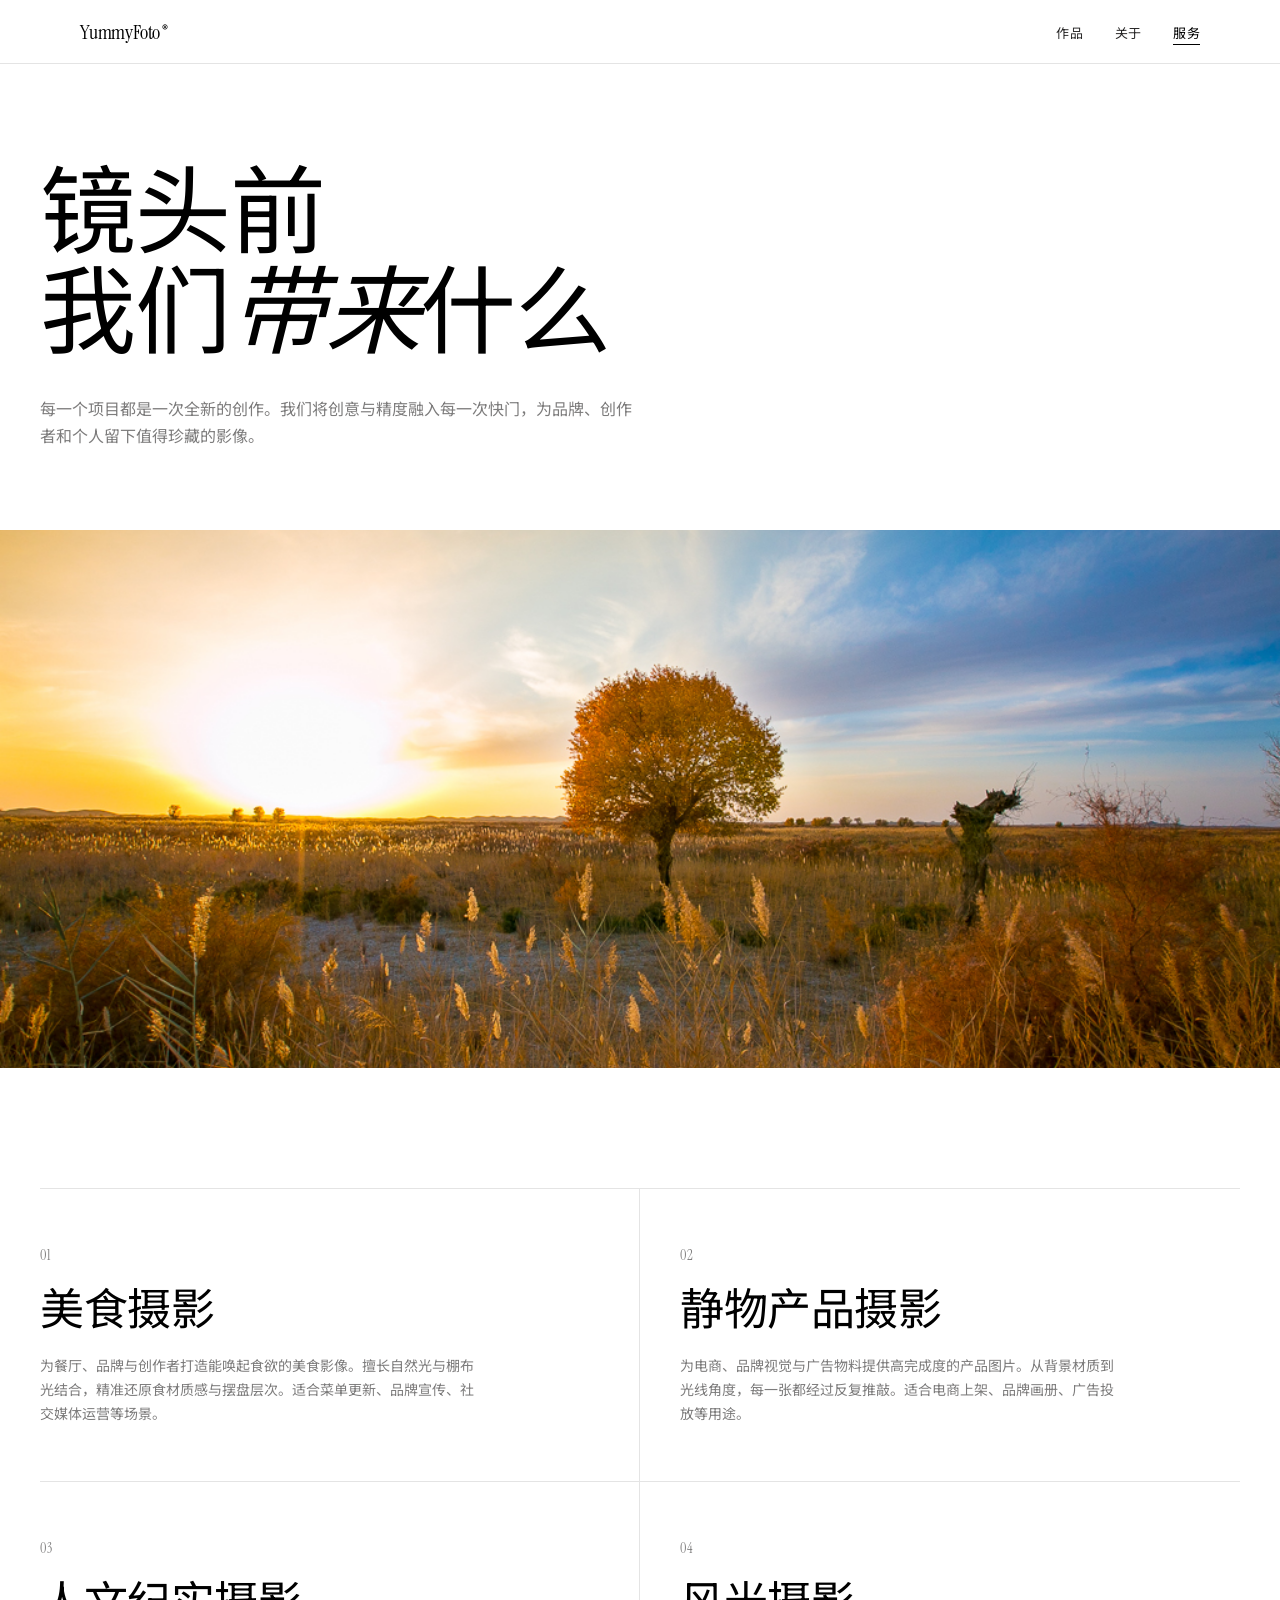
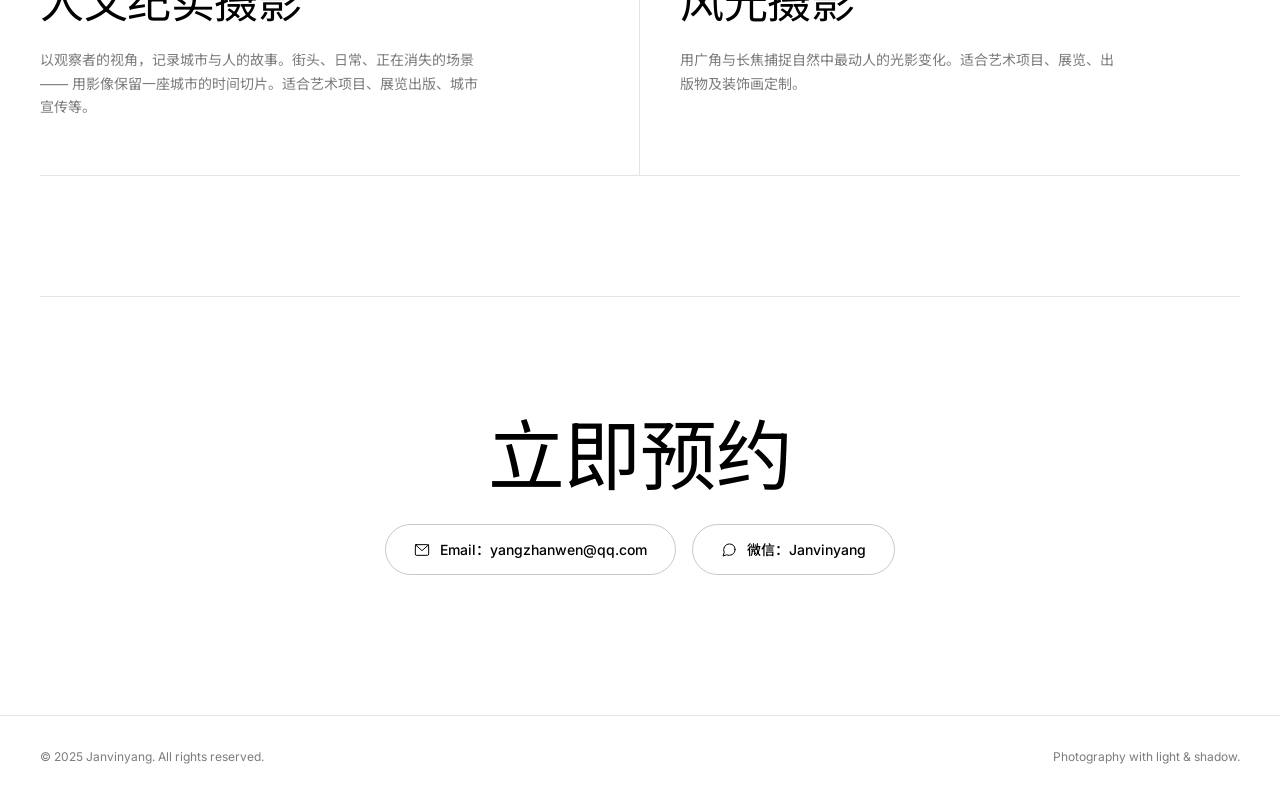
==== services.html @ 5ef78386 "v2" ====
<!DOCTYPE html>
<html lang="zh-CN">
<head>
    <meta charset="UTF-8">
    <meta name="viewport" content="width=device-width, initial-scale=1.0">
    <title>服务 | YummyFoto 杨大文</title>
    <meta name="description" content="YummyFoto 提供美食摄影、静物产品、人文纪实与风光摄影服务。了解我们的服务内容与报价。">
    <meta name="keywords" content="美食摄影服务,产品摄影,纪实摄影,风光摄影报价,YummyFoto服务">
    <link rel="preconnect" href="https://fonts.googleapis.com">
    <link rel="preconnect" href="https://fonts.gstatic.com" crossorigin>
    <link href="https://fonts.googleapis.com/css2?family=Instrument+Serif:ital@0;1&family=Inter:wght@400;500;600&family=Noto+Sans+SC:wght@300;400;500&display=swap" rel="stylesheet">
    <link rel="stylesheet" href="styles.css">
</head>
<body>

<nav>
    <div class="nav-inner">
        <a href="index.html" class="nav-logo">YummyFoto<sup>®</sup></a>
        <ul class="nav-links">
            <li><a href="index.html">作品</a></li>
            <li><a href="about.html">关于</a></li>
            <li><a href="services.html" class="active">服务</a></li>
        </ul>
        <button class="nav-menu-btn" onclick="toggleMobileMenu()" aria-label="菜单">
            <svg viewBox="0 0 24 24" fill="none" stroke-width="1.5" stroke-linecap="round">
                <line x1="4" y1="7" x2="20" y2="7"/>
                <line x1="4" y1="12" x2="20" y2="12"/>
                <line x1="4" y1="17" x2="20" y2="17"/>
            </svg>
        </button>
    </div>
</nav>

<div class="mobile-menu" id="mobileMenu">
    <a href="index.html" onclick="toggleMobileMenu()">作品</a>
    <a href="about.html" onclick="toggleMobileMenu()">关于</a>
    <a href="services.html" onclick="toggleMobileMenu()">服务</a>
</div>

<!-- Page Hero -->
<header class="page-hero">
    <div class="page-hero-inner">

        <h1 class="page-hero-heading">镜头前<br>我们<em>带来</em>什么</h1>
        <p class="page-hero-sub">
            每一个项目都是一次全新的创作。我们将创意与精度融入每一次快门，为品牌、创作者和个人留下值得珍藏的影像。
        </p>
    </div>
</header>

<img class="banner-strip" src="images/landscape/191913760.jpg" alt="草原上的羊群摄影作品">

<!-- Services Grid -->
<section class="services-section">
    <div class="services-inner">
        <div class="services-grid">
            <article class="service-card">
                <span class="service-num">01</span>
                <h3 class="service-title">美食摄影</h3>
                <p class="service-desc">
                    为餐厅、品牌与创作者打造能唤起食欲的美食影像。擅长自然光与棚布光结合，精准还原食材质感与摆盘层次。适合菜单更新、品牌宣传、社交媒体运营等场景。
                </p>
                <!--<span class="service-price">起步价 ¥800 / 组</span>
                <a href="mailto:yangzhanwen@qq.com?subject=美食摄影合作" class="service-cta">
                    联系合作
                    <svg viewBox="0 0 24 24" fill="none" stroke-width="1.5" stroke-linecap="round" stroke-linejoin="round">
                        <path d="M5 12h14M12 5l7 7-7 7"/>
                    </svg>
                </a>-->
            </article>

            <article class="service-card">
                <span class="service-num">02</span>
                <h3 class="service-title">静物产品摄影</h3>
                <p class="service-desc">
                    为电商、品牌视觉与广告物料提供高完成度的产品图片。从背景材质到光线角度，每一张都经过反复推敲。适合电商上架、品牌画册、广告投放等用途。
                </p>
                <!--<span class="service-price">起步价 ¥600 / 组</span>
                <a href="mailto:yangzhanwen@qq.com?subject=产品摄影合作" class="service-cta">
                    联系合作
                    <svg viewBox="0 0 24 24" fill="none" stroke-width="1.5" stroke-linecap="round" stroke-linejoin="round">
                        <path d="M5 12h14M12 5l7 7-7 7"/>
                    </svg>
                </a>-->
            </article>

            <article class="service-card">
                <span class="service-num">03</span>
                <h3 class="service-title">人文纪实摄影</h3>
                <p class="service-desc">
                    以观察者的视角，记录城市与人的故事。街头、日常、正在消失的场景 —— 用影像保留一座城市的时间切片。适合艺术项目、展览出版、城市宣传等。
                </p>
                <!--<span class="service-price">起步价 ¥1,200 / 天</span>
                <a href="mailto:yangzhanwen@qq.com?subject=纪实摄影合作" class="service-cta">
                    联系合作
                    <svg viewBox="0 0 24 24" fill="none" stroke-width="1.5" stroke-linecap="round" stroke-linejoin="round">
                        <path d="M5 12h14M12 5l7 7-7 7"/>
                    </svg>
                </a>-->
            </article>

            <article class="service-card">
                <span class="service-num">04</span>
                <h3 class="service-title">风光摄影</h3>
                <p class="service-desc">
                    用广角与长焦捕捉自然中最动人的光影变化。适合艺术项目、展览、出版物及装饰画定制。
                </p>
                <!--<span class="service-price">起步价 ¥1,500 / 组</span>
                <a href="mailto:yangzhanwen@qq.com?subject=风光摄影合作" class="service-cta">
                    联系合作
                    <svg viewBox="0 0 24 24" fill="none" stroke-width="1.5" stroke-linecap="round" stroke-linejoin="round">
                        <path d="M5 12h14M12 5l7 7-7 7"/>
                    </svg>
                </a>-->
            </article>
        </div>
    </div>
</section>

<!-- What's Included 
<section class="process-section">
    <div class="process-inner">
        <span class="section-label">What's Included</span>
        <h2 class="process-heading">每次拍摄<br>我们<em>交付</em>什么</h2>
        <div class="process-grid">
            <div class="process-item">
                <span class="process-num">01</span>
                <h3 class="process-title">前期筹备</h3>
                <p class="process-desc">
                    包含主题策划、风格参考、光线方案讨论。拍摄前可预约15-30分钟的免费咨询，确保双方对项目有明确预期。
                </p>
            </div>
            <div class="process-item">
                <span class="process-num">02</span>
                <h3 class="process-title">现场拍摄</h3>
                <p class="process-desc">
                    专业器材（Sony 全画幅 + 多支定焦/变焦镜头 + 灯光设备），根据题材选择自然光或棚拍布光。提供现场实时预览。
                </p>
            </div>
            <div class="process-item">
                <span class="process-num">03</span>
                <h3 class="process-title">后期精修</h3>
                <p class="process-desc">
                    每组包含10-30张精修成片（根据项目而定），涵盖调色、皮肤/质感修饰、构图优化。风格可按需定制。
                </p>
            </div>
            <div class="process-item">
                <span class="process-num">04</span>
                <h3 class="process-title">文件交付</h3>
                <p class="process-desc">
                    以高分辨率 JPG/PNG 格式通过云盘交付。可额外提供 TIFF 格式或特定尺寸裁切（用于印刷/电商等场景）。
                </p>
            </div>
        </div>
    </div>
</section>-->

<!-- Contact CTA -->
<section class="contact-section">
    <div class="contact-inner">
        <h2 class="contact-title">立即预约</h2>
       <!--  <p class="contact-desc">报价仅供参考，具体费用根据项目需求、拍摄地点和交付标准有所浮动。欢迎联系获取详细报价。</p>-->
        <div class="contact-links">
            <a href="mailto:yangzhanwen@qq.com" class="contact-link">
                <svg viewBox="0 0 24 24" fill="none" stroke="currentColor" stroke-width="1.5" stroke-linecap="round" stroke-linejoin="round">
                    <rect x="2" y="4" width="20" height="16" rx="2"/>
                    <path d="M22 4L12 13 2 4"/>
                </svg>
                Email：yangzhanwen@qq.com
            </a>
            <a href="#" class="contact-link">
                <svg viewBox="0 0 24 24" fill="none" stroke="currentColor" stroke-width="1.5" stroke-linecap="round" stroke-linejoin="round">
                    <path d="M21 11.5a8.38 8.38 0 01-.9 3.8 8.5 8.5 0 01-7.6 4.7 8.38 8.38 0 01-3.8-.9L3 21l1.9-5.7a8.38 8.38 0 01-.9-3.8 8.5 8.5 0 014.7-7.6 8.38 8.38 0 013.8-.9h.5a8.48 8.48 0 018 8v.5z"/>
                </svg>
                微信：Janvinyang
            </a>
        </div>
    </div>
</section>

<footer>
    <div class="footer-inner">
        <p>© 2025 Janvinyang. All rights reserved.</p>
        <p>Photography with light &amp; shadow.</p>
    </div>
</footer>

<script>
    function toggleMobileMenu() {
        document.getElementById('mobileMenu').classList.toggle('active');
    }
</script>

</body>
</html>
---- styles.css ----
/* ---------- Design Tokens ---------- */
*, *::before, *::after {
    margin: 0;
    padding: 0;
    box-sizing: border-box;
}

:root {
    --color-bg: #ffffff;
    --color-text: #262525;
    --color-black: #000000;
    --color-text-secondary: #7d7c7c;
    --color-border: rgba(38, 37, 37, 0.12);
    --font-serif: 'Instrument Serif', 'Noto Sans SC', Georgia, serif;
    --font-primary: 'Inter', 'Noto Sans SC', -apple-system, BlinkMacSystemFont, 'Segoe UI', sans-serif;
    --nav-height: 64px;
    --transition-smooth: cubic-bezier(0.25, 0.1, 0.25, 1);
    --section-pad: 120px;
    --content-max: 1200px;
}

html {
    scroll-behavior: smooth;
    -webkit-font-smoothing: antialiased;
    -moz-osx-font-smoothing: grayscale;
}

body {
    font-family: var(--font-primary);
    background-color: var(--color-bg);
    color: var(--color-text);
    line-height: 1.5;
    overflow-x: hidden;
}

::selection { background: var(--color-black); color: #fff; }
img { display: block; max-width: 100%; }
a { color: inherit; text-decoration: none; }

/* ---------- Navigation ---------- */
nav {
    position: fixed;
    top: 0; left: 0; right: 0;
    z-index: 1000;
    height: var(--nav-height);
    background: rgba(255, 255, 255, 0.85);
    backdrop-filter: saturate(180%) blur(20px);
    -webkit-backdrop-filter: saturate(180%) blur(20px);
    border-bottom: 1px solid var(--color-border);
    transition: background 0.3s var(--transition-smooth);
}

.nav-inner {
    max-width: var(--content-max);
    margin: 0 auto;
    padding: 0 40px;
    height: 100%;
    display: flex;
    align-items: center;
    justify-content: space-between;
}

.nav-logo {
    font-family: var(--font-serif);
    font-size: 20px;
    font-weight: 400;
    letter-spacing: -0.01em;
    color: var(--color-black);
    text-decoration: none;
}

.nav-logo sup {
    font-family: var(--font-primary);
    font-size: 9px;
    font-weight: 500;
    margin-left: 2px;
}

.nav-links {
    display: flex;
    gap: 32px;
    list-style: none;
}

.nav-links a {
    font-size: 13px;
    font-weight: 400;
    color: var(--color-text);
    text-decoration: none;
    letter-spacing: 0.02em;
    position: relative;
    padding: 4px 0;
}

.nav-links a::after {
    content: '';
    position: absolute;
    left: 0; bottom: 0;
    width: 100%; height: 1px;
    background: var(--color-black);
    transform: scaleX(0);
    transform-origin: right;
    transition: transform 0.35s var(--transition-smooth);
}

.nav-links a:hover::after,
.nav-links a.active::after {
    transform: scaleX(1);
    transform-origin: left;
}

.nav-links a.active {
    color: var(--color-black);
}

.nav-menu-btn {
    display: none;
    background: none; border: none;
    cursor: pointer; padding: 8px;
}

.nav-menu-btn svg {
    width: 22px; height: 22px;
    stroke: var(--color-black);
}

.mobile-menu {
    display: none;
    position: fixed;
    inset: var(--nav-height) 0 0 0;
    background: var(--color-bg);
    z-index: 999;
    padding: 48px 32px;
    flex-direction: column;
    gap: 0;
}

.mobile-menu.active { display: flex; }

.mobile-menu a {
    font-family: var(--font-serif);
    font-size: 40px;
    color: var(--color-black);
    text-decoration: none;
    padding: 14px 0;
    border-bottom: 1px solid var(--color-border);
}

/* ---------- Section label ---------- */
.section-label {
    font-size: 12px;
    font-weight: 500;
    letter-spacing: 0.14em;
    text-transform: uppercase;
    color: var(--color-text-secondary);
}

.section-count {
    font-size: 12px;
    color: var(--color-text-secondary);
    letter-spacing: 0.02em;
}

.section-header {
    display: flex;
    align-items: baseline;
    justify-content: space-between;
    gap: 16px;
    flex-wrap: wrap;
    margin-bottom: 56px;
}

.works-section .section-header {
    display: none;
}

/* ---------- Hero (Home) ---------- */
.hero {
    padding: calc(var(--nav-height) + 80px) 40px 96px;
}

.hero-inner {
    max-width: var(--content-max);
    margin: 0 auto;
}

.hero-heading {
    font-family: var(--font-serif);
    font-weight: 400;
    font-size: clamp(44px, 8vw, 96px);
    line-height: 1.04;
    letter-spacing: -0.01em;
    color: var(--color-black);
    margin-bottom: 32px;
    max-width: 14em;
}

.hero-heading em { font-style: italic; }

.hero-paragraph {
    font-size: 16px;
    font-weight: 400;
    color: var(--color-text-secondary);
    max-width: 540px;
    line-height: 1.7;
}

/* ---------- Page Hero (About/Services) ---------- */
.page-hero {
    padding: calc(var(--nav-height) + 100px) 40px 80px;
}

.page-hero-inner {
    max-width: var(--content-max);
    margin: 0 auto;
}

.page-hero-label {
    font-size: 12px;
    font-weight: 500;
    letter-spacing: 0.14em;
    text-transform: uppercase;
    color: var(--color-text-secondary);
    display: block;
    margin-bottom: 24px;
}

.page-hero-heading {
    font-family: var(--font-serif);
    font-weight: 400;
    font-size: clamp(44px, 8vw, 96px);
    line-height: 1.04;
    letter-spacing: -0.01em;
    color: var(--color-black);
    max-width: 14em;
    margin-bottom: 32px;
}

.page-hero-heading em { font-style: italic; }

.page-hero-sub {
    font-size: 16px;
    font-weight: 400;
    color: var(--color-text-secondary);
    max-width: 600px;
    line-height: 1.7;
}

/* ---------- Banner Strip (full-width image) ---------- */
.banner-strip {
    display: block;
    width: 100vw;
    height: clamp(280px, 42vw, 560px);
    object-fit: cover;
    margin: 0 0 var(--section-pad);
    margin-left: calc(-50vw + 50%);
}

/* ---------- About Section (Home) ---------- */
.about-section {
    padding: 0 40px var(--section-pad);
}

.about-inner {
    max-width: var(--content-max);
    margin: 0 auto;
}

.about-heading {
    font-family: var(--font-serif);
    font-weight: 400;
    font-size: clamp(36px, 5.5vw, 72px);
    line-height: 1.08;
    letter-spacing: -0.01em;
    color: var(--color-black);
    margin-bottom: 48px;
}

.about-heading em { font-style: italic; }

.about-body {
    display: grid;
    grid-template-columns: 1fr 1fr;
    gap: 64px 80px;
}

.about-body p {
    font-size: 15px;
    color: var(--color-text-secondary);
    line-height: 1.8;
}

.about-body p + p { margin-top: 16px; }

/* ---------- About Page Story ---------- */
.story-section {
    padding: 0 40px var(--section-pad);
}

.story-inner {
    max-width: var(--content-max);
    margin: 0 auto;
}

.story-text {
    display: grid;
    grid-template-columns: 1fr 1fr;
    gap: 64px 80px;
    margin-top: 48px;
}

.story-text p {
    font-size: 16px;
    color: var(--color-text-secondary);
    line-height: 1.8;
}

.story-text p + p { margin-top: 20px; }

/* ---------- Process/Team ---------- */
.process-section {
    padding: 0 40px var(--section-pad);
    border-top: 1px solid var(--color-border);
}

.process-inner {
    max-width: var(--content-max);
    margin: 0 auto;
    padding-top: var(--section-pad);
}

.process-heading {
    font-family: var(--font-serif);
    font-weight: 400;
    font-size: clamp(36px, 5.5vw, 64px);
    line-height: 1.08;
    letter-spacing: -0.01em;
    color: var(--color-black);
    margin-bottom: 64px;
}

.process-grid {
    display: grid;
    grid-template-columns: repeat(2, 1fr);
    gap: 0;
    border-top: 1px solid var(--color-border);
}

.process-item {
    padding: 56px 0;
    border-bottom: 1px solid var(--color-border);
    display: flex;
    flex-direction: column;
    gap: 16px;
    transition: background 0.35s var(--transition-smooth);
}

.process-grid > .process-item:nth-child(odd) {
    padding-right: 40px;
    border-right: 1px solid var(--color-border);
}

.process-grid > .process-item:nth-child(even) {
    padding-left: 40px;
}

.process-num {
    font-family: var(--font-serif);
    font-size: 14px;
    color: var(--color-text-secondary);
    letter-spacing: 0.04em;
}

.process-title {
    font-family: var(--font-serif);
    font-size: clamp(26px, 3vw, 40px);
    font-weight: 400;
    line-height: 1.1;
    color: var(--color-black);
    letter-spacing: -0.01em;
}

.process-desc {
    font-size: 14px;
    color: var(--color-text-secondary);
    line-height: 1.7;
    max-width: 440px;
}

/* ---------- Values Section (About) ---------- */
.values-section {
    padding: 0 40px var(--section-pad);
}

.values-inner {
    max-width: var(--content-max);
    margin: 0 auto;
}

.values-list {
    display: flex;
    flex-direction: column;
    border-top: 1px solid var(--color-border);
}

.value-item {
    display: flex;
    align-items: baseline;
    gap: 24px;
    padding: 32px 0;
    border-bottom: 1px solid var(--color-border);
}

.value-num {
    font-family: var(--font-serif);
    font-size: 14px;
    color: var(--color-text-secondary);
    letter-spacing: 0.04em;
    flex-shrink: 0;
    width: 40px;
}

.value-title {
    font-family: var(--font-serif);
    font-size: clamp(24px, 3vw, 36px);
    font-weight: 400;
    line-height: 1.15;
    color: var(--color-black);
    letter-spacing: -0.01em;
    flex: 1;
}

.value-desc {
    font-size: 14px;
    color: var(--color-text-secondary);
    line-height: 1.7;
    max-width: 320px;
    flex-shrink: 0;
}

/* ---------- Services ---------- */
.services-section {
    padding: 0 40px var(--section-pad);
}

.services-inner {
    max-width: var(--content-max);
    margin: 0 auto;
}

.services-heading {
    font-family: var(--font-serif);
    font-weight: 400;
    font-size: clamp(36px, 5.5vw, 72px);
    line-height: 1.08;
    letter-spacing: -0.01em;
    color: var(--color-black);
    margin-bottom: 56px;
}

.services-heading em { font-style: italic; }

.services-grid {
    display: grid;
    grid-template-columns: repeat(2, 1fr);
    gap: 0;
    border-top: 1px solid var(--color-border);
}

.service-card {
    padding: 56px 0;
    border-bottom: 1px solid var(--color-border);
    display: flex;
    flex-direction: column;
    gap: 20px;
    transition: background 0.35s var(--transition-smooth);
}

.services-grid > .service-card:nth-child(odd) {
    padding-right: 40px;
    border-right: 1px solid var(--color-border);
}

.services-grid > .service-card:nth-child(even) {
    padding-left: 40px;
}

.service-card:hover {
    background: rgba(0, 0, 0, 0.015);
}

.service-num {
    font-family: var(--font-serif);
    font-size: 14px;
    color: var(--color-text-secondary);
    letter-spacing: 0.04em;
}

.service-title {
    font-family: var(--font-serif);
    font-size: clamp(28px, 3.5vw, 44px);
    font-weight: 400;
    line-height: 1.1;
    color: var(--color-black);
    letter-spacing: -0.01em;
}

.service-desc {
    font-size: 14px;
    color: var(--color-text-secondary);
    line-height: 1.7;
    max-width: 440px;
}

.service-price {
    font-size: 13px;
    color: var(--color-text-secondary);
    letter-spacing: 0.02em;
}

.service-cta {
    display: inline-flex;
    align-items: center;
    gap: 8px;
    font-size: 13px;
    font-weight: 500;
    color: var(--color-black);
    padding: 12px 0;
    position: relative;
    width: fit-content;
    border-bottom: 1px solid var(--color-black);
    transition: gap 0.35s var(--transition-smooth);
}

.service-cta svg {
    width: 16px;
    height: 16px;
    stroke: var(--color-black);
    transition: transform 0.35s var(--transition-smooth);
}

.service-cta:hover svg { transform: translateX(4px); }

/* ---------- Works ---------- */
.works-section {
    padding: 0 0 var(--section-pad);
}

.works-inner {
    max-width: none;
    margin: 0;
}

.works-section .section-header,
.works-filter {
    max-width: var(--content-max);
    margin-left: auto;
    margin-right: auto;
    padding-left: 40px;
    padding-right: 40px;
}

.works-filter {
    display: flex;
    gap: 24px;
    flex-wrap: wrap;
    margin-bottom: 48px;
    padding-bottom: 20px;
    border-bottom: 1px solid var(--color-border);
}

.filter-btn {
    background: none; border: none; cursor: pointer;
    padding: 0;
    font-family: var(--font-primary);
    font-size: 13px;
    font-weight: 400;
    letter-spacing: 0.02em;
    color: var(--color-text-secondary);
    position: relative;
    transition: color 0.3s var(--transition-smooth);
}

.filter-btn:hover { color: var(--color-black); }

.filter-btn.active { color: var(--color-black); }

.filter-btn.active::after {
    content: '';
    position: absolute;
    left: 0; right: 0;
    bottom: -21px;
    height: 1px;
    background: var(--color-black);
}

.works-grid {
    overflow: hidden;
    padding: 0 40px;
}

.works-track {
    display: flex;
    gap: 24px;
    width: max-content;
    animation: works-scroll 100s linear infinite;
}

.works-grid:hover .works-track {
    animation-play-state: paused;
}

@keyframes works-scroll {
    from { transform: translateX(0); }
    to { transform: translateX(-50%); }
}

.work-card {
    text-decoration: none;
    color: inherit;
    cursor: pointer;
    display: flex;
    flex-direction: column;
    flex-shrink: 0;
    width: clamp(280px, 32vw, 480px);
}

.work-media {
    overflow: hidden;
    aspect-ratio: 4 / 5;
    background: #f2f2f0;
}

.work-media img {
    width: 100%; height: 100%;
    object-fit: cover;
    transition: transform 0.7s var(--transition-smooth);
}

.work-card:hover .work-media img { transform: scale(1.04); }

.work-meta {
    display: flex;
    align-items: baseline;
    justify-content: space-between;
    gap: 16px;
    padding-top: 16px;
}

.work-title {
    font-size: 15px;
    font-weight: 500;
    letter-spacing: -0.01em;
    color: var(--color-black);
}

.work-category {
    font-size: 12px;
    color: var(--color-text-secondary);
    flex-shrink: 0;
}

.work-arrow {
    flex-shrink: 0;
    width: 16px; height: 16px;
    stroke: var(--color-text-secondary);
    transition: transform 0.35s var(--transition-smooth), stroke 0.35s var(--transition-smooth);
}

.work-card:hover .work-arrow {
    transform: translateX(4px);
    stroke: var(--color-black);
}

.works-empty {
    flex-shrink: 0;
    text-align: center;
    color: var(--color-text-secondary);
    font-size: 14px;
    padding: 60px 40px;
}

/* ---------- Ticker ---------- */
.ticker-section {
    border-top: 1px solid var(--color-border);
    border-bottom: 1px solid var(--color-border);
    padding: 28px 0;
    overflow: hidden;
}

.ticker-track {
    display: flex;
    width: max-content;
    animation: ticker 60s linear infinite;
}

.ticker-section:hover .ticker-track { animation-play-state: paused; }

@keyframes ticker {
    from { transform: translateX(0); }
    to { transform: translateX(-50%); }
}

.ticker-item {
    display: flex;
    align-items: center;
    gap: 14px;
    padding: 0 32px;
    text-decoration: none;
    color: inherit;
}

.ticker-item + .ticker-item {
    border-left: 1px solid var(--color-border);
}

.ticker-item img {
    width: 56px; height: 44px;
    object-fit: cover;
}

.ticker-item span {
    font-size: 13px;
    color: var(--color-black);
    white-space: nowrap;
}

/* ---------- Articles ---------- */
.articles-section {
    padding: var(--section-pad) 40px;
}

.articles-inner {
    max-width: var(--content-max);
    margin: 0 auto;
}

.article-list {
    display: flex;
    flex-direction: column;
    border-top: 1px solid var(--color-border);
}

.article-item {
    display: flex;
    align-items: center;
    justify-content: space-between;
    gap: 24px;
    padding: 28px 0;
    border-bottom: 1px solid var(--color-border);
    text-decoration: none;
    color: var(--color-black);
    transition: padding-left 0.35s var(--transition-smooth);
}

.article-item:hover { padding-left: 16px; }

.article-item-title {
    font-size: 17px;
    font-weight: 500;
    letter-spacing: -0.01em;
}

.article-item-arrow {
    flex-shrink: 0;
    width: 18px; height: 18px;
    stroke: var(--color-text-secondary);
    transition: transform 0.35s var(--transition-smooth), stroke 0.35s var(--transition-smooth);
}

.article-item:hover .article-item-arrow {
    transform: translateX(4px);
    stroke: var(--color-black);
}

/* ---------- Contact ---------- */
.contact-section {
    padding: 0 40px 140px;
}

.contact-inner {
    max-width: var(--content-max);
    margin: 0 auto;
    text-align: center;
    border-top: 1px solid var(--color-border);
    padding-top: var(--section-pad);
}

.contact-title {
    font-family: var(--font-serif);
    font-weight: 400;
    font-size: clamp(40px, 6vw, 80px);
    line-height: 1.08;
    letter-spacing: -0.01em;
    color: var(--color-black);
    margin-bottom: 24px;
}

.contact-title em { font-style: italic; }

.contact-desc {
    font-size: 16px;
    color: var(--color-text-secondary);
    max-width: 540px;
    margin: 0 auto 48px;
    line-height: 1.7;
}

.contact-links {
    display: flex;
    justify-content: center;
    gap: 16px;
    flex-wrap: wrap;
}

.contact-link {
    display: inline-flex;
    align-items: center;
    gap: 10px;
    padding: 14px 28px;
    font-size: 14px;
    font-weight: 500;
    font-family: var(--font-primary);
    color: var(--color-black);
    background: transparent;
    border: 1px solid rgba(38, 37, 37, 0.25);
    border-radius: 980px;
    text-decoration: none;
    transition: all 0.3s var(--transition-smooth);
}

.contact-link:hover {
    background: var(--color-black);
    color: #fff;
    border-color: var(--color-black);
}

.contact-link svg { width: 16px; height: 16px; }

/* ---------- Footer ---------- */
footer {
    padding: 32px 40px;
    border-top: 1px solid var(--color-border);
}

.footer-inner {
    max-width: var(--content-max);
    margin: 0 auto;
    display: flex;
    align-items: center;
    justify-content: space-between;
    gap: 16px;
    flex-wrap: wrap;
}

footer p {
    font-size: 12px;
    color: var(--color-text-secondary);
}

/* ---------- Lightbox ---------- */
.lightbox {
    position: fixed;
    inset: 0;
    z-index: 2000;
    background: rgba(0, 0, 0, 0.94);
    display: none;
    align-items: center;
    justify-content: center;
    flex-direction: column;
    padding: 48px;
}

.lightbox.open { display: flex; }

.lightbox-figure {
    max-width: min(1100px, 100%);
    max-height: 78vh;
    display: flex;
    align-items: center;
    justify-content: center;
}

.lightbox-figure img {
    max-width: 100%;
    max-height: 78vh;
    object-fit: contain;
}

.lightbox-caption {
    margin-top: 20px;
    color: #fff;
    font-size: 13px;
    letter-spacing: 0.04em;
    display: flex;
    align-items: baseline;
    gap: 16px;
}

.lightbox-category { color: rgba(255, 255, 255, 0.5); }

.lightbox-close,
.lightbox-nav {
    position: absolute;
    width: 44px; height: 44px;
    display: flex;
    align-items: center;
    justify-content: center;
    background: rgba(255, 255, 255, 0.08);
    border: 1px solid rgba(255, 255, 255, 0.2);
    border-radius: 50%;
    cursor: pointer;
    transition: background 0.3s var(--transition-smooth);
}

.lightbox-close:hover,
.lightbox-nav:hover { background: rgba(255, 255, 255, 0.2); }

.lightbox-close svg,
.lightbox-nav svg { width: 18px; height: 18px; stroke: #fff; }

.lightbox-close { top: 24px; right: 24px; }
.lightbox-prev { left: 24px; top: 50%; transform: translateY(-50%); }
.lightbox-next { right: 24px; top: 50%; transform: translateY(-50%); }

/* ---------- Responsive ---------- */
@media (max-width: 768px) {
    .nav-links { display: none; }
    .nav-menu-btn { display: block; }
    .nav-inner { padding: 0 24px; }

    .hero { padding: calc(var(--nav-height) + 48px) 24px 80px; }
    .hero-heading { font-size: clamp(36px, 11vw, 56px); margin-bottom: 24px; }
    .hero-paragraph { font-size: 15px; }

    .page-hero { padding: calc(var(--nav-height) + 60px) 24px 64px; }
    .page-hero-heading { font-size: clamp(36px, 11vw, 56px); margin-bottom: 24px; }

    .about-section { padding: 0 24px 80px; }
    .about-heading { margin-bottom: 32px; font-size: clamp(32px, 9vw, 48px); }
    .about-body { grid-template-columns: 1fr; gap: 20px; }

    .story-section { padding: 0 24px 80px; }
    .story-text { grid-template-columns: 1fr; gap: 24px; }

    .process-section { padding: 0 24px 80px; }
    .process-inner { padding-top: 80px; }
    .process-heading { margin-bottom: 40px; font-size: clamp(32px, 9vw, 48px); }
    .process-grid { grid-template-columns: 1fr; }
    .process-item { padding: 40px 0; }
    .process-grid > .process-item:nth-child(odd),
    .process-grid > .process-item:nth-child(even) {
        padding-left: 0; padding-right: 0;
        border-right: none;
    }

    .values-section { padding: 0 24px 80px; }
    .value-item { flex-direction: column; gap: 8px; padding: 24px 0; }
    .value-desc { max-width: none; }

    .services-section { padding: 0 24px 80px; }
    .services-heading { margin-bottom: 40px; font-size: clamp(32px, 9vw, 48px); }
    .services-grid { grid-template-columns: 1fr; }
    .service-card { padding: 40px 0; }
    .services-grid > .service-card:nth-child(odd),
    .services-grid > .service-card:nth-child(even) {
        padding-left: 0; padding-right: 0;
        border-right: none;
    }

    .works-section { padding: 0 0 80px; }
    .works-section .section-header,
    .works-filter { padding-left: 24px; padding-right: 24px; }
    .works-filter { gap: 16px; margin-bottom: 32px; }
    .works-grid { padding: 0 24px; }
    .works-track { gap: 16px; }
    .work-card { width: clamp(220px, 70vw, 300px); }
    .work-title { font-size: 13px; }
    .work-category { display: none; }

    .ticker-item img { width: 44px; height: 34px; }

    .articles-section { padding: 80px 24px; }
    .article-item { padding: 22px 0; }
    .article-item-title { font-size: 15px; }

    .contact-section { padding: 0 24px 96px; }
    .contact-inner { padding-top: 80px; }
    .contact-links { flex-direction: column; align-items: stretch; }
    .contact-link { justify-content: center; }

    footer { padding: 24px; }
    .footer-inner { justify-content: center; }

    .lightbox { padding: 20px; }
    .lightbox-prev { left: 8px; }
    .lightbox-next { right: 8px; }
}

/* ---------- Accessibility ---------- */
@media (prefers-reduced-motion: reduce) {
    *, *::before, *::after {
        animation-duration: 0.01ms !important;
        animation-iteration-count: 1 !important;
        transition-duration: 0.01ms !important;
    }
}

:focus-visible {
    outline: 2px solid var(--color-black);
    outline-offset: 2px;
}
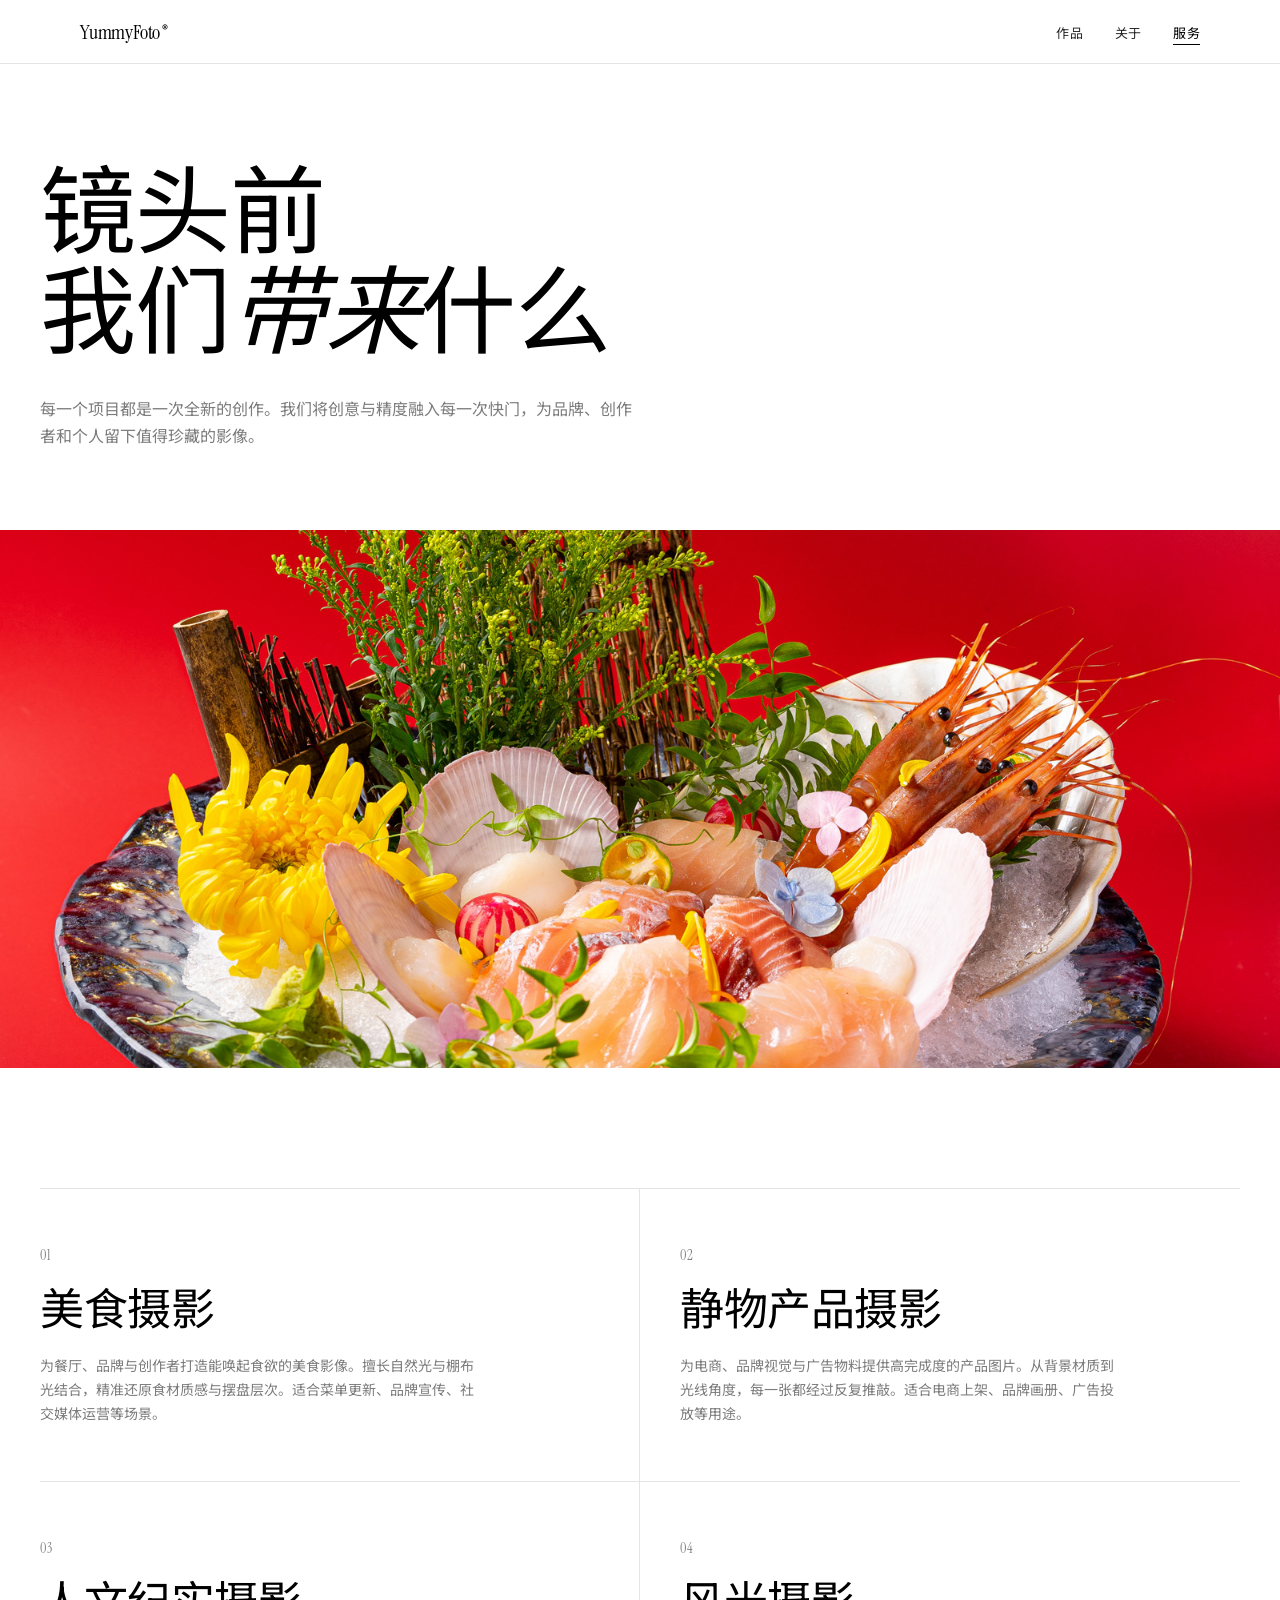
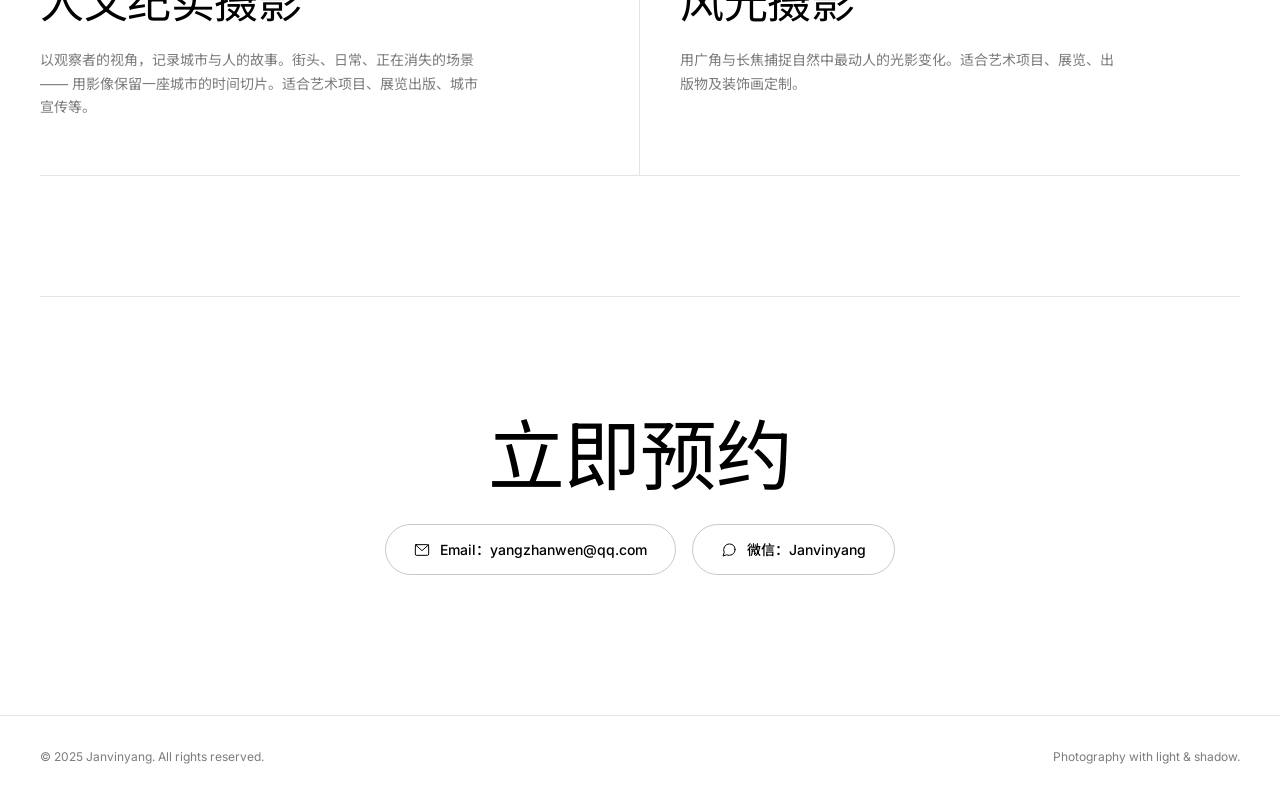
==== commit 166a2c75: "v2.1" ====
--- a/services.html
+++ b/services.html
@@ -48,7 +48,7 @@
     </div>
 </header>
 
-<img class="banner-strip" src="images/landscape/191913760.jpg" alt="草原上的羊群摄影作品">
+<img class="banner-strip" src="images/food/日料刺身.jpg" alt="日料刺身">
 
 <!-- Services Grid -->
 <section class="services-section">
